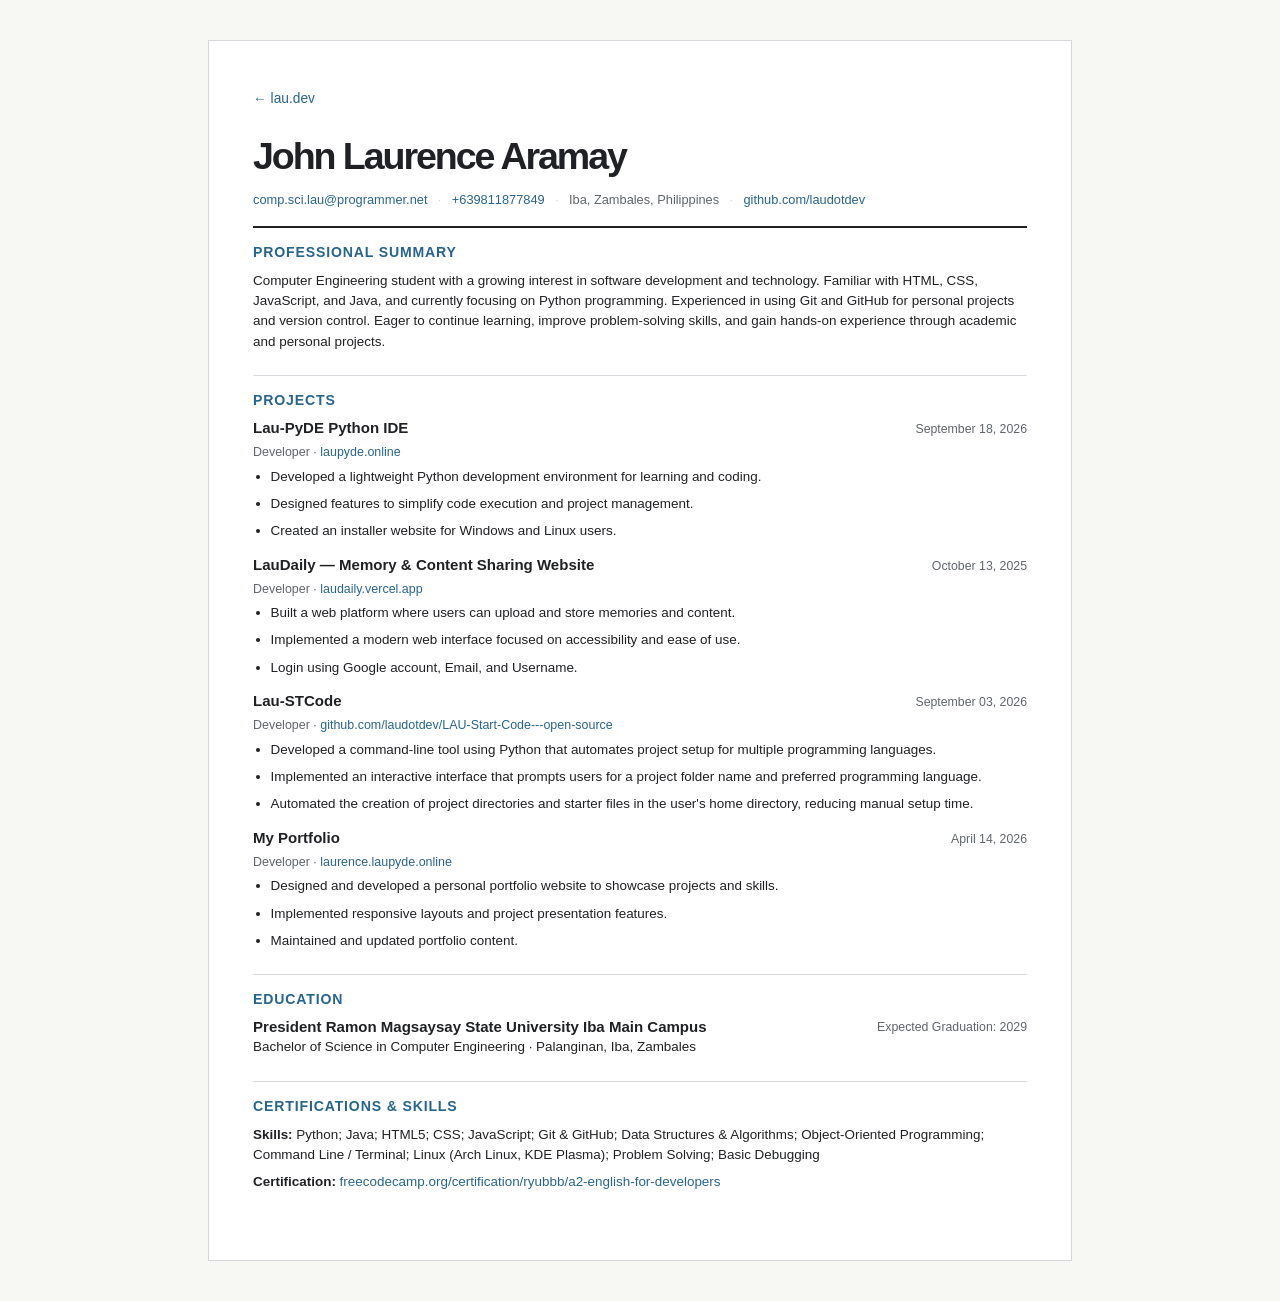
==== resume.html @ c1f6eb5f "revise: my-portfolio, new design, simplicity, revise project section, contact, resume, navs, and etc" ====
<!doctype html>
<html lang="en">
<head>
    <meta charset="utf-8">
    <meta name="viewport" content="width=device-width, initial-scale=1">
    <meta name="description" content="Resume for John Laurence Aramay, Computer Engineering student and developer.">
    <meta name="author" content="John Laurence Aramay">
    <title>Resume — John Laurence Aramay</title>
    <link rel="icon" href="img/ryu-dev.png" type="image/png">
    <link rel="stylesheet" href="styles.css">
</head>
<body class="resume-page">
    <main class="resume-sheet">
        <a class="resume-back" href="index.html">← lau.dev</a>

        <header class="resume-header">
            <h1>John Laurence Aramay</h1>
            <ul class="resume-contact" aria-label="Contact information">
                <li><a href="mailto:comp.sci.lau@programmer.net">comp.sci.lau@programmer.net</a></li>
                <li><a href="tel:+69811877849">+639811877849</a></li>
                <li>Iba, Zambales, Philippines</li>
                <li><a href="https://github.com/laudotdev" target="_blank" rel="noopener noreferrer">github.com/laudotdev</a></li>
            </ul>
        </header>

        <section class="resume-section" aria-labelledby="summary-title">
            <h2 id="summary-title">Professional Summary</h2>
            <p>Computer Engineering student with a growing interest in software development and technology. Familiar with HTML, CSS, JavaScript, and Java, and currently focusing on Python programming. Experienced in using Git and GitHub for personal projects and version control. Eager to continue learning, improve problem-solving skills, and gain hands-on experience through academic and personal projects.</p>
        </section>

        <section class="resume-section" aria-labelledby="resume-projects-title">
            <h2 id="resume-projects-title">Projects</h2>

            <article class="resume-project">
                <div class="resume-project-heading">
                    <h3>Lau-PyDE Python IDE</h3>
                    <time datetime="2026-09-18">September 18, 2026</time>
                </div>
                <p class="resume-project-meta">Developer <span aria-hidden="true">·</span> <a href="https://laupyde.online" target="_blank" rel="noopener noreferrer">laupyde.online</a></p>
                <ul>
                    <li>Developed a lightweight Python development environment for learning and coding.</li>
                    <li>Designed features to simplify code execution and project management.</li>
                    <li>Created an installer website for Windows and Linux users.</li>
                </ul>
            </article>

            <article class="resume-project">
                <div class="resume-project-heading">
                    <h3>LauDaily — Memory &amp; Content Sharing Website</h3>
                    <time datetime="2025-10-13">October 13, 2025</time>
                </div>
                <p class="resume-project-meta">Developer <span aria-hidden="true">·</span> <a href="https://laudaily.vercel.app" target="_blank" rel="noopener noreferrer">laudaily.vercel.app</a></p>
                <ul>
                    <li>Built a web platform where users can upload and store memories and content.</li>
                    <li>Implemented a modern web interface focused on accessibility and ease of use.</li>
                    <li>Login using Google account, Email, and Username.</li>
                </ul>
            </article>

            <article class="resume-project">
                <div class="resume-project-heading">
                    <h3>Lau-STCode</h3>
                    <time datetime="2026-09-03">September 03, 2026</time>
                </div>
                <p class="resume-project-meta">Developer <span aria-hidden="true">·</span> <a href="https://github.com/laudotdev/LAU-Start-Code---open-source" target="_blank" rel="noopener noreferrer">github.com/laudotdev/LAU-Start-Code---open-source</a></p>
                <ul>
                    <li>Developed a command-line tool using Python that automates project setup for multiple programming languages.</li>
                    <li>Implemented an interactive interface that prompts users for a project folder name and preferred programming language.</li>
                    <li>Automated the creation of project directories and starter files in the user's home directory, reducing manual setup time.</li>
                </ul>
            </article>

            <article class="resume-project">
                <div class="resume-project-heading">
                    <h3>My Portfolio</h3>
                    <time datetime="2026-04-14">April 14, 2026</time>
                </div>
                <p class="resume-project-meta">Developer <span aria-hidden="true">·</span> <a href="https://laurence.laupyde.online" target="_blank" rel="noopener noreferrer">laurence.laupyde.online</a></p>
                <ul>
                    <li>Designed and developed a personal portfolio website to showcase projects and skills.</li>
                    <li>Implemented responsive layouts and project presentation features.</li>
                    <li>Maintained and updated portfolio content.</li>
                </ul>
            </article>
        </section>

        <section class="resume-section" aria-labelledby="education-title">
            <h2 id="education-title">Education</h2>
            <div class="resume-education-heading">
                <h3>President Ramon Magsaysay State University Iba Main Campus</h3>
                <p>Expected Graduation: 2029</p>
            </div>
            <p>Bachelor of Science in Computer Engineering <span aria-hidden="true">·</span> Palanginan, Iba, Zambales</p>
        </section>

        <section class="resume-section" aria-labelledby="cert-skills-title">
            <h2 id="cert-skills-title">Certifications &amp; Skills</h2>
            <p><strong>Skills:</strong> Python; Java; HTML5; CSS; JavaScript; Git &amp; GitHub; Data Structures &amp; Algorithms; Object-Oriented Programming; Command Line / Terminal; Linux (Arch Linux, KDE Plasma); Problem Solving; Basic Debugging</p>
            <p><strong>Certification:</strong> <a href="https://freecodecamp.org/certification/ryubbb/a2-english-for-developers" target="_blank" rel="noopener noreferrer">freecodecamp.org/certification/ryubbb/a2-english-for-developers</a></p>
        </section>
    </main>
</body>
</html>
---- styles.css ----
:root {
    color-scheme: light;
    --page: #f7f7f4;
    --surface: #ffffff;
    --text: #202124;
    --muted: #60656d;
    --line: #d5d8dc;
    --accent: #28658c;
    --accent-hover: #174968;
    --tag: #edf2f5;
    --focus: #b65c19;
    --content-width: 66rem;
}

:root[data-theme="dark"] {
    color-scheme: dark;
    --page: #171a1d;
    --surface: #1e2226;
    --text: #e8e9e7;
    --muted: #b0b7bc;
    --line: #3b4248;
    --accent: #8fc6e8;
    --accent-hover: #c5e4f7;
    --tag: #282f34;
    --focus: #ffb36b;
}

* {
    box-sizing: border-box;
}

html {
    scroll-padding-top: 1.5rem;
    scroll-behavior: smooth;
}

body {
    margin: 0;
    background: var(--page);
    color: var(--text);
    font-family: Arial, Helvetica, sans-serif;
    font-size: 1rem;
    line-height: 1.65;
}

button,
a {
    color: inherit;
    font: inherit;
}

a {
    text-decoration-color: transparent;
    text-underline-offset: 0.2em;
}

a:hover {
    color: var(--accent-hover);
    text-decoration-color: currentColor;
}

a:focus-visible,
button:focus-visible {
    outline: 2px solid var(--focus);
    outline-offset: 3px;
}

button {
    cursor: pointer;
}

.page-width {
    width: min(var(--content-width), calc(100% - 3rem));
    margin-inline: auto;
}

.mono,
.eyebrow,
.project-kind,
.tags,
.site-footer,
.theme-toggle,
.music-toggle {
    font-family: "Courier New", Courier, monospace;
}

#lauMono, #csMono {
    margin-top: 4px;
}

.skip-link {
    position: absolute;
    top: -5rem;
    left: 1rem;
    z-index: 5;
    padding: 0.45rem 0.75rem;
    background: var(--surface);
    color: var(--accent);
    border: 1px solid var(--line);
}

.visually-hidden {
    position: absolute;
    width: 1px;
    height: 1px;
    padding: 0;
    margin: -1px;
    overflow: hidden;
    clip: rect(0, 0, 0, 0);
    white-space: nowrap;
    border: 0;
}

.skip-link:focus {
    top: 1rem;
}

.site-header {
    border-bottom: 1px solid var(--line);
    background: var(--page);
}

.site-header-inner {
    min-height: 4.25rem;
    display: flex;
    align-items: center;
    gap: 2rem;
}

.brand-controls {
    display: flex;
    flex: 0 0 auto;
    align-items: center;
    gap: 1.25rem;
}

.brand {
    flex: 0 0 auto;
    color: var(--text);
    font-weight: 700;
    font-size: 1.15rem;
    letter-spacing: -0.035em;
    text-decoration: none;
}

.brand span {
    color: var(--accent);
}

.site-nav {
    display: flex;
    align-items: center;
    justify-content: flex-end;
    gap: clamp(0.8rem, 2.5vw, 1.8rem);
    margin-left: auto;
}

.site-nav a {
    color: var(--muted);
    font-size: 0.9rem;
    text-decoration: none;
}

.site-nav a:hover,
.site-nav a:focus-visible {
    color: var(--accent);
}

.resume-button {
    display: inline-flex;
    align-items: center;
    gap: 0.45rem;
    border: 1px solid var(--line);
    padding: 0.35rem 0.7rem;
    color: var(--accent);
    font-size: 0.88rem;
    text-decoration: none;
}

.resume-button:hover {
    border-color: var(--accent);
    text-decoration: none;
}

.theme-toggle,
.music-toggle {
    display: inline-flex;
    align-items: center;
    justify-content: center;
    gap: 0.4rem;
    border: 1px solid var(--line);
    border-radius: 0;
    background: transparent;
    color: var(--muted);
    padding: 0.3rem 0.55rem;
    font-size: 0.78rem;
}

.music-toggle {
    width: 2rem;
    height: 2rem;
    padding: 0;
    font-size: 1rem;
}

.theme-toggle:hover,
.music-toggle:hover {
    border-color: var(--accent);
    color: var(--accent);
}

.intro {
    display: grid;
    grid-template-columns: minmax(0, 1fr) 8.5rem;
    align-items: center;
    gap: 3rem;
    padding-block: clamp(3.5rem, 9vw, 6.5rem);
}

.eyebrow {
    color: var(--accent);
    font-size: 0.75rem;
    letter-spacing: 0.055em;
    text-transform: uppercase;
}

.eyebrow .mono {
    margin-left: 0.35rem;
    color: var(--muted);
}

h1,
h2,
h3,
p,
figure {
    margin-top: 0;
}

h1,
h2,
h3 {
    line-height: 1.25;
}

h1 {
    margin-bottom: 0.55rem;
    font-size: clamp(2.1rem, 5vw, 3.25rem);
    letter-spacing: -0.055em;
    font-weight: 650;
}

.intro-role {
    margin-bottom: 1rem;
    color: var(--accent);
    font-size: 1.05rem;
}

.intro-summary {
    max-width: 42rem;
    color: var(--muted);
    font-size: 1.05rem;
    text-align: justify;
}

.intro-actions {
    display: flex;
    align-items: center;
    flex-wrap: wrap;
    gap: 1rem 1.25rem;
    margin-top: 1.5rem;
}

.text-link,
.project-links a,
.contact-list a {
    color: var(--accent);
    text-decoration: underline;
    text-decoration-color: var(--line);
}

.portrait {
    margin: 0;
    justify-self: end;
}

.portrait img {
    display: block;
    width: 250px;
    height: 250px;
    object-fit: cover;
    border: 1px solid var(--line);
    filter: grayscale(15%);
}

.portrait figcaption {
    margin-top: 0.5rem;
    color: var(--muted);
    font-size: 0.68rem;
    text-align: right;
}

.content-section {
    padding-block: 2.6rem 3rem;
    border-top: 1px solid var(--line);
    scroll-margin-top: 1rem;
}

.section-heading {
    margin-bottom: 1.1rem;
}

.section-heading .eyebrow {
    margin-bottom: 0.35rem;
}

.section-heading h2 {
    margin-bottom: 0;
    font-size: 1.65rem;
    font-weight: 620;
    letter-spacing: -0.035em;
}

.project-list {
    margin: 0;
    padding: 0;
    list-style: none;
    counter-reset: projects;
}

.project-item {
    position: relative;
    padding: 1.25rem 0 1.35rem 2.5rem;
    border-top: 1px solid var(--line);
    counter-increment: projects;
}

.project-item::before {
    position: absolute;
    top: 1.35rem;
    left: 0;
    content: "0" counter(projects) ".";
    color: var(--muted);
    font-family: ui-monospace, "SFMono-Regular", Consolas, monospace;
    font-size: 0.75rem;
}

.project-heading {
    display: flex;
    align-items: baseline;
    flex-wrap: wrap;
    gap: 0.5rem 1rem;
}

.project-heading h3 {
    margin: 0;
    font-size: 1.1rem;
    font-weight: 620;
}

.project-kind {
    color: var(--muted);
    font-size: 0.72rem;
}

.project-item article > p {
    margin: 0.45rem 0 0.65rem;
    max-width: 52rem;
    color: var(--muted);
    text-align: justify;
}

.paragraphs {
    margin: 0.45rem 0 0.65rem;
    max-width: 52rem;
    color: var(--muted);
    text-align: justify;
}

.tags {
    display: flex;
    flex-wrap: wrap;
    gap: 0.35rem;
    margin: 0.55rem 0 0.8rem;
    padding: 0;
    list-style: none;
    font-size: 0.72rem;
}

.tags li {
    padding: 0.08rem 0.4rem;
    background: var(--tag);
    color: var(--muted);
}

.project-links {
    display: flex;
    flex-wrap: wrap;
    gap: 0.45rem 1.1rem;
    font-size: 0.85rem;
}

.split-section {
    display: grid;
    grid-template-columns: minmax(10rem, 0.32fr) minmax(0, 1fr);
    gap: 2rem;
}

.split-section .section-heading {
    margin-bottom: 0;
}

.skill-groups {
    border-top: 1px solid var(--line);
}

.skill-row {
    display: grid;
    grid-template-columns: minmax(9rem, 0.32fr) minmax(0, 1fr);
    gap: 1rem;
    padding: 0.8rem 0;
    border-bottom: 1px solid var(--line);
    text-align: justify;
}

.skill-row h3 {
    margin: 0;
    font-size: 0.9rem;
    font-weight: 600;
}

.skill-row p,
.about-copy p,
.contact-copy p {
    margin-bottom: 0.6rem;
    color: var(--muted);
    text-align: justify;
}

.about-copy p:last-child {
    margin-bottom: 0;
}

.contact-list {
    margin: 0.9rem 0 1rem;
    padding: 0;
    list-style: none;
}

.contact-list li + li {
    margin-top: 0.4rem;
}

.contact-list a {
    display: inline-flex;
    flex-wrap: wrap;
    gap: 0.35rem 0.75rem;
}

.contact-list .mono {
    color: var(--muted);
    font-size: 0.86rem;
}

.other-links {
    display: flex;
    flex-wrap: wrap;
    gap: 0.5rem 1rem;
    padding-top: 0.8rem;
    border-top: 1px solid var(--line);
    font-size: 0.86rem;
}

.other-links a {
    color: var(--muted);
}

.site-footer {
    border-top: 1px solid var(--line);
    color: var(--muted);
    font-size: 0.72rem;
}

.footer-inner {
    display: flex;
    align-items: center;
    justify-content: space-between;
    flex-wrap: wrap;
    gap: 0.4rem 1rem;
    padding-block: 1rem 1.25rem;
}

.footer-inner p {
    margin: 0;
}

.back-to-top {
    color: var(--accent);
}

/* Standalone resume page */
.resume-page {
    --resume-width: 54rem;
}

.resume-sheet {
    width: min(var(--resume-width), calc(100% - 3rem));
    margin: 2.5rem auto;
    padding: clamp(1.25rem, 4vw, 2.75rem);
    border: 1px solid var(--line);
    background: var(--surface);
}

.resume-back {
    display: inline-block;
    margin-bottom: 1.4rem;
    color: var(--accent);
    font-size: 0.86rem;
}

.resume-header {
    padding-bottom: 1rem;
    border-bottom: 2px solid var(--text);
}

.resume-header h1 {
    font-size: clamp(1.8rem, 5vw, 2.35rem);
}

.resume-contact {
    display: flex;
    flex-wrap: wrap;
    gap: 0.2rem 0.65rem;
    margin: 0;
    padding: 0;
    color: var(--muted);
    font-size: 0.8rem;
    list-style: none;
}

.resume-contact li + li::before {
    content: "·";
    margin-right: 0.65rem;
    color: var(--line);
}

.resume-contact a,
.resume-project a,
.resume-section > p a {
    color: var(--accent);
    overflow-wrap: anywhere;
}

.resume-section {
    padding-block: 1rem;
    border-bottom: 1px solid var(--line);
}

.resume-section:last-child {
    border-bottom: 0;
}

.resume-section h2 {
    margin-bottom: 0.6rem;
    color: var(--accent);
    font-size: 0.88rem;
    letter-spacing: 0.06em;
    text-transform: uppercase;
}

.resume-section p,
.resume-project li {
    margin-bottom: 0.45rem;
    font-size: 0.84rem;
    line-height: 1.5;
}

.resume-project + .resume-project {
    margin-top: 0.9rem;
}

.resume-project-heading,
.resume-education-heading {
    display: flex;
    align-items: baseline;
    justify-content: space-between;
    gap: 0.5rem 1rem;
}

.resume-project-heading h3,
.resume-education-heading h3 {
    margin: 0;
    font-size: 0.94rem;
    font-weight: 650;
}

.resume-project-heading time,
.resume-education-heading p {
    flex: 0 0 auto;
    margin: 0;
    color: var(--muted);
    font-size: 0.77rem;
}

.resume-project .resume-project-meta {
    margin: 0.22rem 0 0.3rem;
    color: var(--muted);
    font-size: 0.78rem;
}

.resume-project ul {
    margin: 0;
    padding-left: 1.1rem;
}

.resume-project li + li {
    margin-top: 0.15rem;
}

.resume-education-heading {
    align-items: flex-start;
}

.resume-section strong {
    color: var(--text);
}

@media (max-width: 985px) {
    .intro-summary {
        max-width: 500px;
        font-size: 1rem;
        display: flex;
        overflow-wrap: break-word;
    }
}

@media (max-width: 929px) {
    .intro-summary {
        font-size: 0.90rem;
        margin-right: 20px;
        overflow-wrap: break-word;
        word-wrap: break-word;
    }
}

@media (max-width: 817px) {
    .intro-summary {
        max-width: 400px;
        margin-right: 20px;
        word-wrap: break-word;
    }
}

@media (max-width: 720px) {
    .site-header-inner {
        min-height: 0;
        flex-wrap: wrap;
        gap: 0.55rem 1rem;
        padding-block: 0.75rem;
    }

    .site-nav {
        order: 3;
        width: 100%;
        justify-content: flex-start;
        flex-wrap: wrap;
        gap: 0.45rem 1.15rem;
        margin: 0;
    }

    .brand-controls {
        order: 1;
    }

    .theme-toggle {
        order: 2;
        margin-left: auto;
    }

    .intro {
        grid-template-columns: 1fr;
        gap: 1.25rem;
    }

    .intro-summary {
        max-width: 600px;
    }

    .intro-copy {
        grid-row: 2;
    }

    .portrait {
        grid-row: 1;
        justify-self: start;
    }

    .portrait img {
        width: clamp(10rem, 50vw, 14rem);
        height: clamp(10rem, 50vw, 14rem);
    }

    .split-section {
        grid-template-columns: 1fr;
        gap: 1rem;
    }
}

@media (max-width: 480px) {
    .page-width,
    .resume-sheet {
        width: calc(100% - 2rem);
    }

    .site-nav {
        gap: 0.4rem 0.9rem;
        /* margin-left: 235px; */
    }

    .site-nav a {
        font-size: 0.84rem;
    }

    .intro {
        grid-template-columns: 1fr;
        padding-block: 3rem;
    }

    .portrait figcaption {
        text-align: left;
    }

    .project-item {
        padding-left: 2rem;
    }

    .skill-row {
        grid-template-columns: 1fr;
        gap: 0.15rem;
    }

    .resume-sheet {
        margin-block: 1rem;
        padding: 1rem;
    }

    .resume-project-heading,
    .resume-education-heading {
        display: block;
    }

    .resume-project-heading time,
    .resume-education-heading p {
        display: block;
        margin-top: 0.15rem;
    }

    .resume-contact {
        display: grid;
        gap: 0.25rem;
    }

    .resume-contact li + li::before {
        content: none;
    }

    /* img {
        justify-content: center;
        display: flex;
        align-items: center;
        margin: 0 auto;
    } */
}

@media (prefers-reduced-motion: reduce) {
    html {
        scroll-behavior: auto;
    }
}

@media print {
    :root {
        color-scheme: light;
        --page: #ffffff;
        --surface: #ffffff;
        --text: #111111;
        --muted: #333333;
        --line: #aaaaaa;
        --accent: #111111;
    }

    body {
        background: #ffffff;
        font-size: 10pt;
    }

    .resume-sheet {
        width: 100%;
        margin: 0;
        padding: 0;
        border: 0;
    }

    .resume-back {
        display: none;
    }

    .resume-section {
        break-inside: avoid;
    }

    .resume-contact a,
    .resume-project a,
    .resume-section > p a {
        color: inherit;
        text-decoration: none;
    }
}
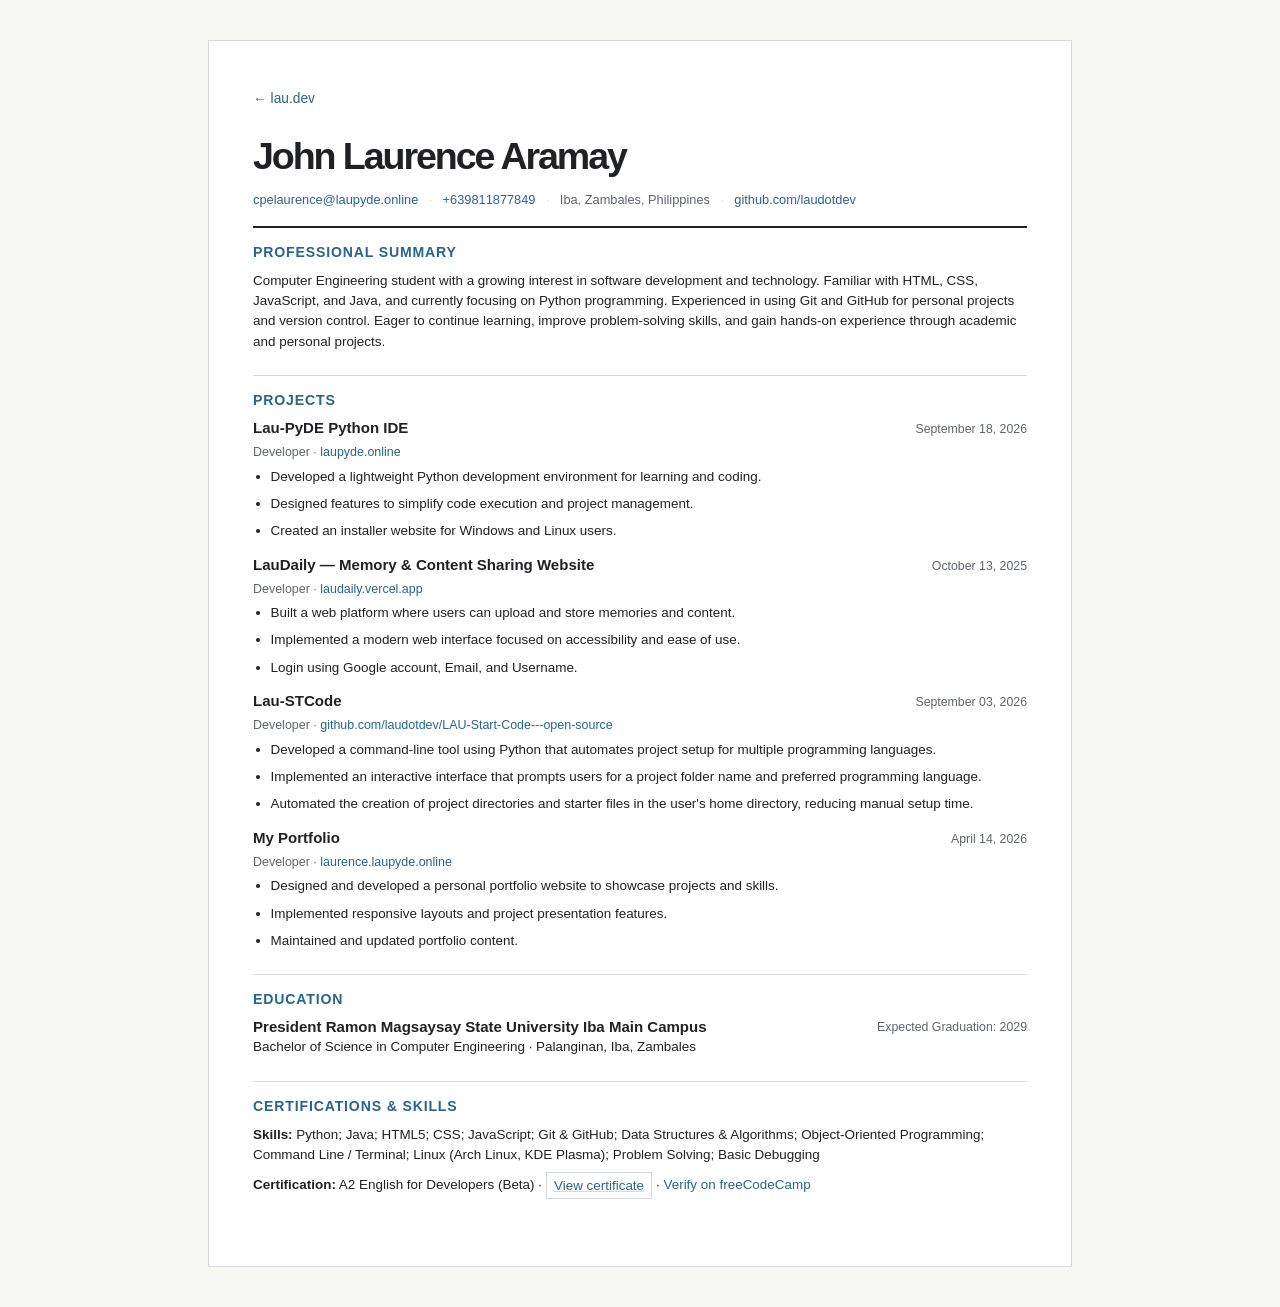
==== commit c90785ba: "revise: portfolio and stuff" ====
--- a/resume.html
+++ b/resume.html
@@ -8,6 +8,7 @@
     <title>Resume — John Laurence Aramay</title>
     <link rel="icon" href="img/ryu-dev.png" type="image/png">
     <link rel="stylesheet" href="styles.css">
+    <script src="portfolio.js" defer></script>
 </head>
 <body class="resume-page">
     <main class="resume-sheet">
@@ -16,7 +17,7 @@
         <header class="resume-header">
             <h1>John Laurence Aramay</h1>
             <ul class="resume-contact" aria-label="Contact information">
-                <li><a href="mailto:comp.sci.lau@programmer.net">comp.sci.lau@programmer.net</a></li>
+                <li><a href="mailto:comp.sci.lau@programmer.net">cpelaurence@laupyde.online</a></li>
                 <li><a href="tel:+69811877849">+639811877849</a></li>
                 <li>Iba, Zambales, Philippines</li>
                 <li><a href="https://github.com/laudotdev" target="_blank" rel="noopener noreferrer">github.com/laudotdev</a></li>
@@ -96,8 +97,15 @@
         <section class="resume-section" aria-labelledby="cert-skills-title">
             <h2 id="cert-skills-title">Certifications &amp; Skills</h2>
             <p><strong>Skills:</strong> Python; Java; HTML5; CSS; JavaScript; Git &amp; GitHub; Data Structures &amp; Algorithms; Object-Oriented Programming; Command Line / Terminal; Linux (Arch Linux, KDE Plasma); Problem Solving; Basic Debugging</p>
-            <p><strong>Certification:</strong> <a href="https://freecodecamp.org/certification/ryubbb/a2-english-for-developers" target="_blank" rel="noopener noreferrer">freecodecamp.org/certification/ryubbb/a2-english-for-developers</a></p>
+            <p><strong>Certification:</strong> A2 English for Developers (Beta) · <button class="certificate-open" type="button" aria-haspopup="dialog" aria-controls="certificate-dialog">View certificate</button> · <a href="https://freecodecamp.org/certification/ryubbb/a2-english-for-developers" target="_blank" rel="noopener noreferrer">Verify on freeCodeCamp</a></p>
         </section>
     </main>
+    <dialog class="certificate-dialog" id="certificate-dialog" aria-labelledby="certificate-dialog-title">
+        <div class="certificate-dialog-header">
+            <h3 id="certificate-dialog-title">A2 English for Developers certificate</h3>
+            <button class="certificate-close" type="button" aria-label="Close certificate">×</button>
+        </div>
+        <img src="img/certification.png" alt="freeCodeCamp A2 English for Developers (Beta) certificate awarded to John Laurence Aramay on July 4, 2026">
+    </dialog>
 </body>
 </html>
--- a/styles.css
+++ b/styles.css
@@ -9,6 +9,13 @@
     --accent-hover: #174968;
     --tag: #edf2f5;
     --focus: #b65c19;
+    --contribution-0: #d1dbe1;
+    --contribution-1: #99b9cb;
+    --contribution-2: #6594ad;
+    --contribution-3: #3b7898;
+    --contribution-4: #174f70;
+    --contribution-outline: #aebcc5;
+    --site-header-height: 4.25rem;
     --content-width: 66rem;
 }
 
@@ -23,6 +30,12 @@
     --accent-hover: #c5e4f7;
     --tag: #282f34;
     --focus: #ffb36b;
+    --contribution-0: #272d31;
+    --contribution-1: #344e5d;
+    --contribution-2: #416f88;
+    --contribution-3: #5794b2;
+    --contribution-4: #8fc6e8;
+    --contribution-outline: #596b76;
 }
 
 * {
@@ -30,7 +43,7 @@
 }
 
 html {
-    scroll-padding-top: 1.5rem;
+    scroll-padding-top: calc(var(--site-header-height) + 1rem);
     scroll-behavior: smooth;
 }
 
@@ -74,18 +87,10 @@
     margin-inline: auto;
 }
 
-.mono,
-.eyebrow,
-.project-kind,
-.tags,
-.site-footer,
-.theme-toggle,
-.music-toggle {
-    font-family: "Courier New", Courier, monospace;
-}
-
-#lauMono, #csMono {
-    margin-top: 4px;
+.brand,
+.eyebrow {
+    font-family: "Comic Sans MS", "Segoe Print", cursive;
+    text-transform: uppercase;
 }
 
 .skip-link {
@@ -120,6 +125,16 @@
     background: var(--page);
 }
 
+html.js .site-header {
+    position: fixed;
+    inset: 0 0 auto;
+    z-index: 100;
+}
+
+html.js #main {
+    padding-top: var(--site-header-height);
+}
+
 .site-header-inner {
     min-height: 4.25rem;
     display: flex;
@@ -138,8 +153,8 @@
     flex: 0 0 auto;
     color: var(--text);
     font-weight: 700;
-    font-size: 1.15rem;
-    letter-spacing: -0.035em;
+    font-size: 1.25rem;
+    letter-spacing: 0;
     text-decoration: none;
 }
 
@@ -164,6 +179,30 @@
 .site-nav a:hover,
 .site-nav a:focus-visible {
     color: var(--accent);
+}
+
+.nav-toggle {
+    display: none;
+    width: 2.5rem;
+    height: 2.35rem;
+    padding: 0.45rem;
+    border: 1px solid var(--line);
+    background: transparent;
+    color: var(--text);
+}
+
+.nav-toggle-icon {
+    display: flex;
+    height: 100%;
+    flex-direction: column;
+    justify-content: space-between;
+}
+
+.nav-toggle-icon span {
+    display: block;
+    width: 100%;
+    height: 2px;
+    background: currentColor;
 }
 
 .resume-button {
@@ -219,14 +258,8 @@
 
 .eyebrow {
     color: var(--accent);
-    font-size: 0.75rem;
-    letter-spacing: 0.055em;
-    text-transform: uppercase;
-}
-
-.eyebrow .mono {
-    margin-left: 0.35rem;
-    color: var(--muted);
+    font-size: 0.95rem;
+    font-style: italic;
 }
 
 h1,
@@ -341,7 +374,7 @@
     left: 0;
     content: "0" counter(projects) ".";
     color: var(--muted);
-    font-family: ui-monospace, "SFMono-Regular", Consolas, monospace;
+    font-family: Arial, Helvetica, sans-serif;
     font-size: 0.75rem;
 }
 
@@ -358,9 +391,14 @@
     font-weight: 620;
 }
 
-.project-kind {
+.project-kind,
+.project-date {
     color: var(--muted);
     font-size: 0.72rem;
+}
+
+.project-date {
+    white-space: nowrap;
 }
 
 .project-item article > p {
@@ -368,6 +406,121 @@
     max-width: 52rem;
     color: var(--muted);
     text-align: justify;
+}
+
+.project-item article {
+    display: grid;
+    grid-template-columns: minmax(0, 1fr) minmax(15rem, 34%);
+    column-gap: 2rem;
+    align-items: start;
+}
+
+.project-item article > .project-heading,
+.project-item article > p,
+.project-item article > .paragraphs,
+.project-item article > .tags,
+.project-item article > .project-links {
+    grid-column: 1;
+}
+
+.project-preview {
+    grid-column: 2;
+    grid-row: 1 / span 4;
+    align-self: center;
+    min-width: 0;
+}
+
+.preview-frame {
+    display: block;
+    width: 100%;
+    aspect-ratio: 16 / 9;
+    overflow: hidden;
+    border: 1px solid var(--line);
+    background: var(--surface);
+}
+
+.preview-frame iframe,
+.preview-frame img {
+    display: block;
+    width: 100%;
+    height: 100%;
+    border: 0;
+}
+
+.preview-frame iframe {
+    width: 400%;
+    height: 400%;
+    transform: scale(0.25);
+    transform-origin: top left;
+    pointer-events: none;
+}
+
+.preview-frame img {
+    object-fit: contain;
+}
+
+.github-activity {
+    padding-block: 1.75rem 2rem;
+}
+
+.contribution-figure {
+    margin: 0;
+}
+
+.contribution-chart {
+    width: 100%;
+    max-width: 760px;
+}
+
+.contribution-chart svg {
+    display: block;
+    width: 100%;
+    height: auto;
+}
+
+.contribution-chart text {
+    fill: var(--muted);
+    font-family: Arial, Helvetica, sans-serif;
+    font-size: 10px;
+}
+
+.contribution-cell {
+    stroke: var(--contribution-outline);
+    stroke-width: 0.75;
+}
+
+.contribution-cell.level-0 { fill: var(--contribution-0); }
+.contribution-cell.level-1 { fill: var(--contribution-1); }
+.contribution-cell.level-2 { fill: var(--contribution-2); }
+.contribution-cell.level-3 { fill: var(--contribution-3); }
+.contribution-cell.level-4 { fill: var(--contribution-4); }
+.contribution-cell.future {
+    fill: transparent;
+    stroke: var(--line);
+    stroke-dasharray: 2 2;
+}
+
+.contribution-status,
+.contribution-total {
+    margin: 0;
+    color: var(--muted);
+    font-size: 0.85rem;
+}
+
+.contribution-figure figcaption {
+    display: flex;
+    align-items: baseline;
+    flex-wrap: wrap;
+    gap: 0.35rem 1.1rem;
+    margin-top: 0.55rem;
+    color: var(--muted);
+    font-size: 0.82rem;
+}
+
+.contribution-figure a {
+    color: var(--accent);
+    text-decoration: underline;
+    text-decoration-color: var(--line);
 }
 
 .paragraphs {
@@ -396,8 +549,26 @@
 .project-links {
     display: flex;
     flex-wrap: wrap;
-    gap: 0.45rem 1.1rem;
-    font-size: 0.85rem;
+    gap: 0.55rem;
+    margin-top: 0.2rem;
+    font-size: 0.92rem;
+    font-weight: 600;
+}
+
+.project-links a {
+    display: inline-flex;
+    align-items: center;
+    gap: 0.3rem;
+    padding: 0.35rem 0.6rem;
+    border: 1px solid var(--line);
+    color: var(--accent);
+    text-decoration: none;
+}
+
+.project-links a:hover,
+.project-links a:focus-visible {
+    border-color: var(--accent);
+    text-decoration: underline;
 }
 
 .split-section {
@@ -420,13 +591,46 @@
     gap: 1rem;
     padding: 0.8rem 0;
     border-bottom: 1px solid var(--line);
-    text-align: justify;
+    text-align: left;
 }
 
 .skill-row h3 {
     margin: 0;
     font-size: 0.9rem;
     font-weight: 600;
+}
+
+.skill-icons {
+    display: flex;
+    flex-wrap: wrap;
+    align-items: center;
+    gap: 0.45rem 1rem;
+    margin: 0;
+    padding: 0;
+    list-style: none;
+}
+
+.skill-icons li {
+    display: inline-flex;
+    align-items: center;
+    gap: 0.45rem;
+    min-height: 2rem;
+    color: var(--text);
+    font-size: 0.88rem;
+}
+
+.skill-icons img {
+    display: block;
+    width: 1.6rem;
+    height: 1.6rem;
+    flex: 0 0 auto;
+    object-fit: contain;
+}
+
+:root[data-theme="dark"] .skill-icons img[src$="/github.svg"],
+:root[data-theme="dark"] .skill-icons img[src$="/flask.svg"],
+:root[data-theme="dark"] .skill-icons img[src$="/sqlalchemy.svg"] {
+    filter: brightness(0) invert(0.88);
 }
 
 .skill-row p,
@@ -457,7 +661,7 @@
     gap: 0.35rem 0.75rem;
 }
 
-.contact-list .mono {
+.contact-list .meta-text {
     color: var(--muted);
     font-size: 0.86rem;
 }
@@ -473,6 +677,118 @@
 
 .other-links a {
     color: var(--muted);
+}
+
+.certification-copy h3 {
+    margin-bottom: 0.25rem;
+    font-size: 1rem;
+}
+
+.certification-copy > p,
+.certificate-figure figcaption {
+    color: var(--muted);
+    font-size: 0.84rem;
+}
+
+.certificate-figure {
+    margin: 1rem 0 0.75rem;
+}
+
+.certificate-figure img {
+    display: block;
+    width: 100%;
+    max-width: 37rem;
+    height: auto;
+    border: 1px solid var(--line);
+}
+
+.certificate-figure figcaption {
+    margin-top: 0.35rem;
+}
+
+.certification-links {
+    display: flex;
+    flex-wrap: wrap;
+    gap: 0.5rem 1.25rem;
+    font-size: 0.86rem;
+}
+
+.certification-links a {
+    color: var(--accent);
+    text-decoration: underline;
+    text-decoration-color: var(--line);
+}
+
+.verify-cert {
+    margin-bottom: 3px;
+}
+
+.certificate-open {
+    padding: 0.15rem 0.45rem;
+    border: 1px solid var(--line);
+    background: transparent;
+    color: var(--accent);
+    text-decoration: underline;
+    text-decoration-color: var(--line);
+    cursor: pointer;
+}
+
+.certificate-open:hover {
+    border-color: var(--accent);
+    color: var(--accent-hover);
+}
+
+.certificate-dialog {
+    width: min(92vw, 72rem);
+    max-width: none;
+    max-height: 90vh;
+    padding: 1rem;
+    overflow: auto;
+    border: 1px solid var(--line);
+    background: var(--surface);
+    color: var(--text);
+}
+
+.certificate-dialog::backdrop {
+    background: rgb(0 0 0 / 78%);
+}
+
+.certificate-dialog-header {
+    display: flex;
+    align-items: center;
+    justify-content: space-between;
+    gap: 1rem;
+    margin-bottom: 0.75rem;
+}
+
+.certificate-dialog-header h3 {
+    margin: 0;
+    font-size: 1rem;
+}
+
+.certificate-close {
+    display: grid;
+    width: 2.25rem;
+    height: 2.25rem;
+    place-items: center;
+    flex: 0 0 auto;
+    border: 1px solid var(--line);
+    background: transparent;
+    color: var(--text);
+    font-size: 1.75rem;
+    line-height: 1;
+}
+
+.certificate-close:hover {
+    border-color: var(--accent);
+    color: var(--accent-hover);
+}
+
+.certificate-dialog > img {
+    display: block;
+    width: 100%;
+    max-height: calc(90vh - 5rem);
+    object-fit: contain;
 }
 
 .site-footer {
@@ -652,6 +968,10 @@
 }
 
 @media (max-width: 720px) {
+    :root {
+        --site-header-height: 3.7rem;
+    }
+
     .site-header-inner {
         min-height: 0;
         flex-wrap: wrap;
@@ -660,12 +980,31 @@
     }
 
     .site-nav {
+        order: 4;
+        width: 100%;
+        flex-direction: column;
+        align-items: stretch;
+        gap: 0;
+        margin: 0;
+        padding-top: 0.35rem;
+        border-top: 1px solid var(--line);
+    }
+
+    .js .site-nav {
+        display: none;
+    }
+
+    .js .site-header-inner.nav-open .site-nav {
+        display: flex;
+    }
+
+    .site-nav a {
+        padding: 0.45rem 0;
+    }
+
+    .js .nav-toggle {
+        display: block;
         order: 3;
-        width: 100%;
-        justify-content: flex-start;
-        flex-wrap: wrap;
-        gap: 0.45rem 1.15rem;
-        margin: 0;
     }
 
     .brand-controls {
@@ -680,19 +1019,44 @@
     .intro {
         grid-template-columns: 1fr;
         gap: 1.25rem;
+        text-align: center;
+    }
+
+    .project-item article {
+        grid-template-columns: minmax(0, 1fr);
+        row-gap: 0;
+    }
+
+    .project-item article > .project-preview {
+        grid-column: 1;
+        grid-row: auto;
+        margin-top: 0.8rem;
     }
 
     .intro-summary {
-        max-width: 600px;
+        display: block;
+        max-width: 500px;
+        margin-inline: auto;
+        text-align: center;
     }
 
     .intro-copy {
         grid-row: 2;
+        text-align: center;
+    }
+
+    .intro-actions {
+        justify-content: center;
     }
 
     .portrait {
         grid-row: 1;
-        justify-self: start;
+        justify-self: center;
+        text-align: center;
+    }
+
+    .portrait figcaption {
+        text-align: center;
     }
 
     .portrait img {
@@ -713,8 +1077,7 @@
     }
 
     .site-nav {
-        gap: 0.4rem 0.9rem;
-        /* margin-left: 235px; */
+        gap: 0;
     }
 
     .site-nav a {
@@ -726,8 +1089,12 @@
         padding-block: 3rem;
     }
 
+    .intro-summary {
+        max-width: 350px;
+    }
+
     .portrait figcaption {
-        text-align: left;
+        text-align: center;
     }
 
     .project-item {
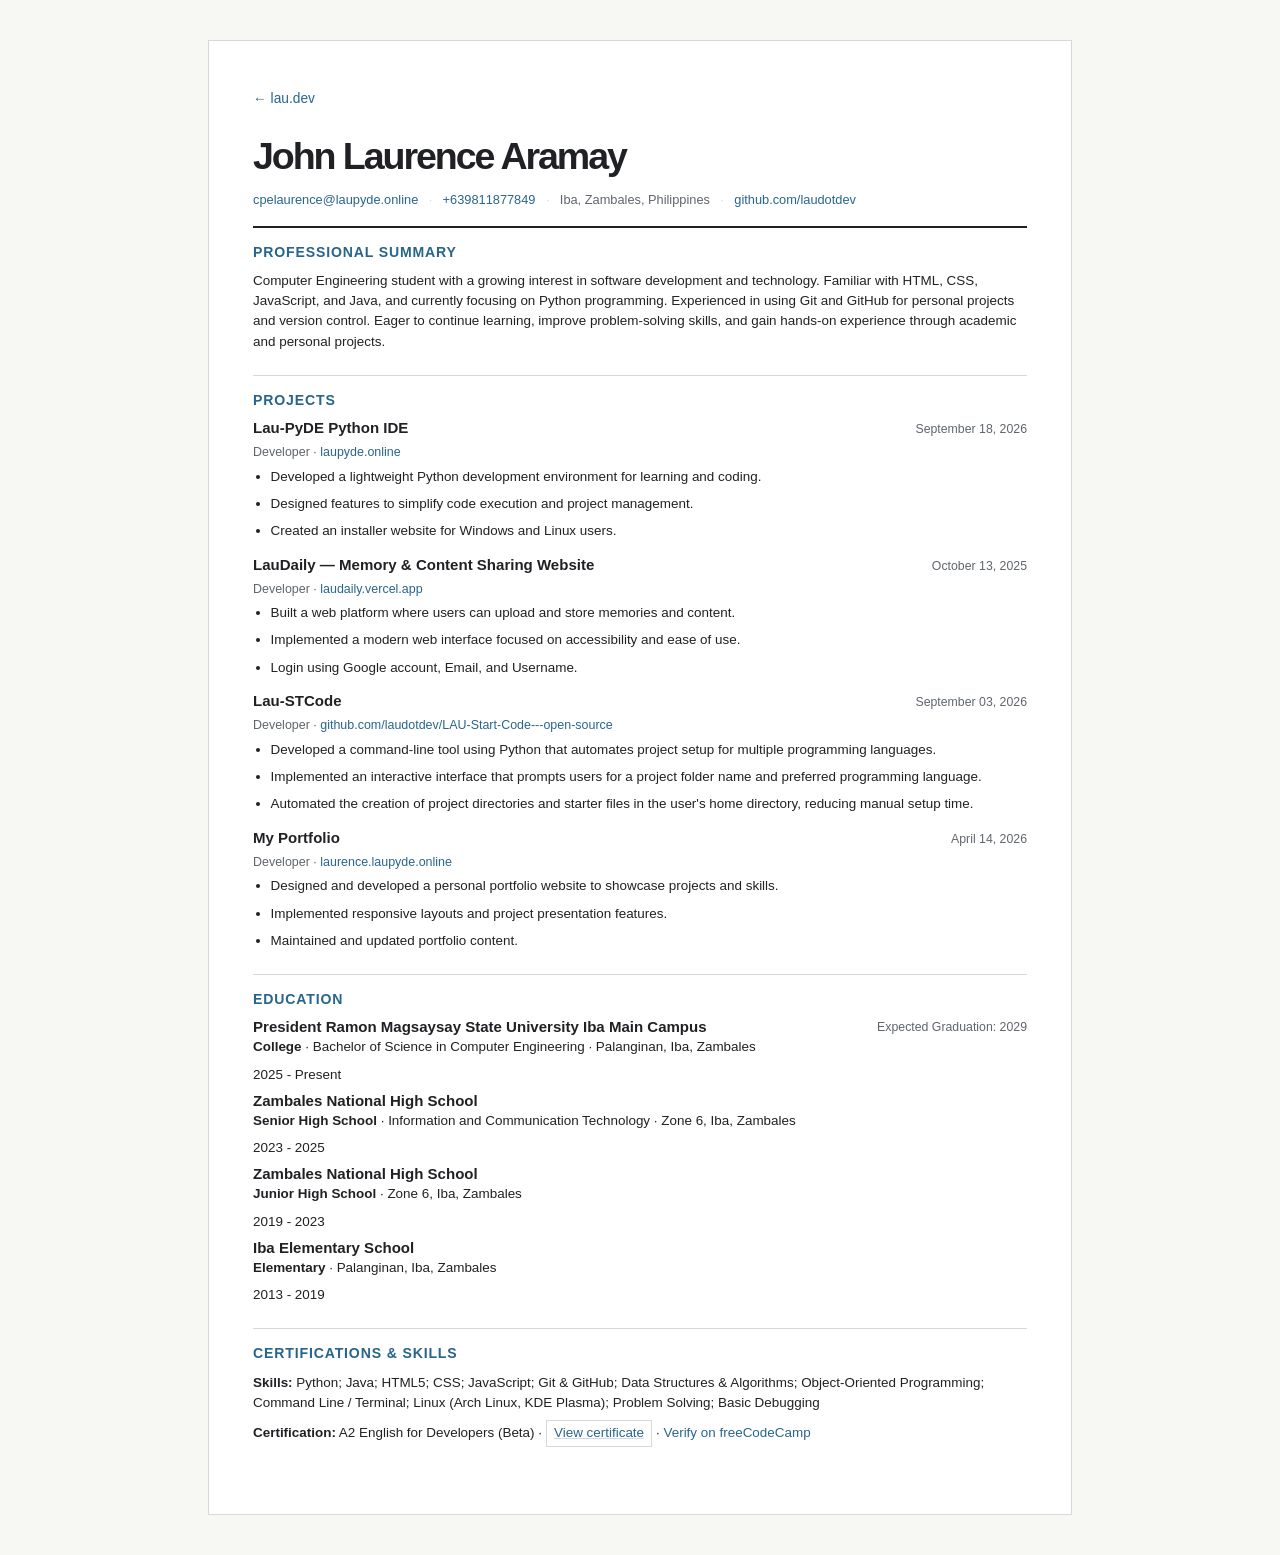
==== commit c8bb33ee: "revise: resume education background, and back to the normal mailto::" ====
--- a/resume.html
+++ b/resume.html
@@ -91,7 +91,23 @@
                 <h3>President Ramon Magsaysay State University Iba Main Campus</h3>
                 <p>Expected Graduation: 2029</p>
             </div>
-            <p>Bachelor of Science in Computer Engineering <span aria-hidden="true">·</span> Palanginan, Iba, Zambales</p>
+            <p class="schools"><b>College </b><span aria-hidden="true">·</span> Bachelor of Science in Computer Engineering <span aria-hidden="true">·</span> Palanginan, Iba, Zambales</p>
+            <p class="year-education">2025 - Present</p>
+            <div class="resume-education-heading">
+                <h3>Zambales National High School</h3>
+            </div>
+            <p class="schools"><b>Senior High School</b> <span aria-hidden="true">·</span> Information and Communication Technology <span aria-hidden="true">·</span> Zone 6, Iba, Zambales</p>
+            <p class="year-education">2023 - 2025</p>
+            <div class="resume-education-heading">
+                <h3>Zambales National High School</h3>
+            </div>
+            <p class="schools"><b>Junior High School </b><span aria-hidden="true">·</span> Zone 6, Iba, Zambales</p>
+            <p class="year-education">2019 - 2023</p>
+            <div class="resume-education-heading">
+                <h3>Iba Elementary School</h3>
+            </div>
+            <p class="schools"><b>Elementary </b><span aria-hidden="true">·</span> Palanginan, Iba, Zambales</p>
+            <p class="year-education">2013 - 2019</p>
         </section>
 
         <section class="resume-section" aria-labelledby="cert-skills-title">
--- a/styles.css
+++ b/styles.css
@@ -791,6 +791,76 @@
     object-fit: contain;
 }
 
+.email-dialog {
+    width: min(92vw, 28rem);
+    padding: 1.25rem;
+    border: 1px solid var(--line);
+    background: var(--surface);
+    color: var(--text);
+}
+
+.email-dialog::backdrop {
+    background: rgb(0 0 0 / 55%);
+}
+
+.email-dialog-header {
+    display: flex;
+    align-items: center;
+    justify-content: space-between;
+    gap: 1rem;
+    margin-bottom: 1rem;
+}
+
+.email-dialog-header h3 {
+    margin: 0;
+    font-size: 1.1rem;
+}
+
+.email-dialog-close {
+    display: grid;
+    width: 2.25rem;
+    height: 2.25rem;
+    place-items: center;
+    flex: 0 0 auto;
+    border: 1px solid var(--line);
+    background: transparent;
+    color: var(--text);
+    font-size: 1.75rem;
+    line-height: 1;
+}
+
+.email-dialog-close:hover {
+    border-color: var(--accent);
+    color: var(--accent-hover);
+}
+
+.email-address {
+    margin: 0 0 1rem;
+    overflow-wrap: anywhere;
+    font-size: 1.05rem;
+    font-weight: 600;
+    user-select: all;
+}
+
+.email-copy {
+    padding: 0.45rem 0.7rem;
+    border: 1px solid var(--line);
+    background: transparent;
+    color: var(--accent);
+}
+
+.email-copy:hover {
+    border-color: var(--accent);
+    color: var(--accent-hover);
+}
+
+.email-copy-status {
+    min-height: 1.5em;
+    margin: 0.5rem 0 0;
+    color: var(--muted);
+    font-size: 0.85rem;
+}
+
 .site-footer {
     border-top: 1px solid var(--line);
     color: var(--muted);
@@ -891,6 +961,15 @@
     line-height: 1.5;
 }
 
+.schools{
+    margin-top: 0;
+}
+
+.year-education {
+    margin-top: 0;
+    margin-bottom: 0.8rem;
+}
+
 .resume-project + .resume-project {
     margin-top: 0.9rem;
 }
@@ -939,6 +1018,10 @@
 
 .resume-section strong {
     color: var(--text);
+}
+
+.year-education {
+    margin-top: 0;
 }
 
 @media (max-width: 985px) {
